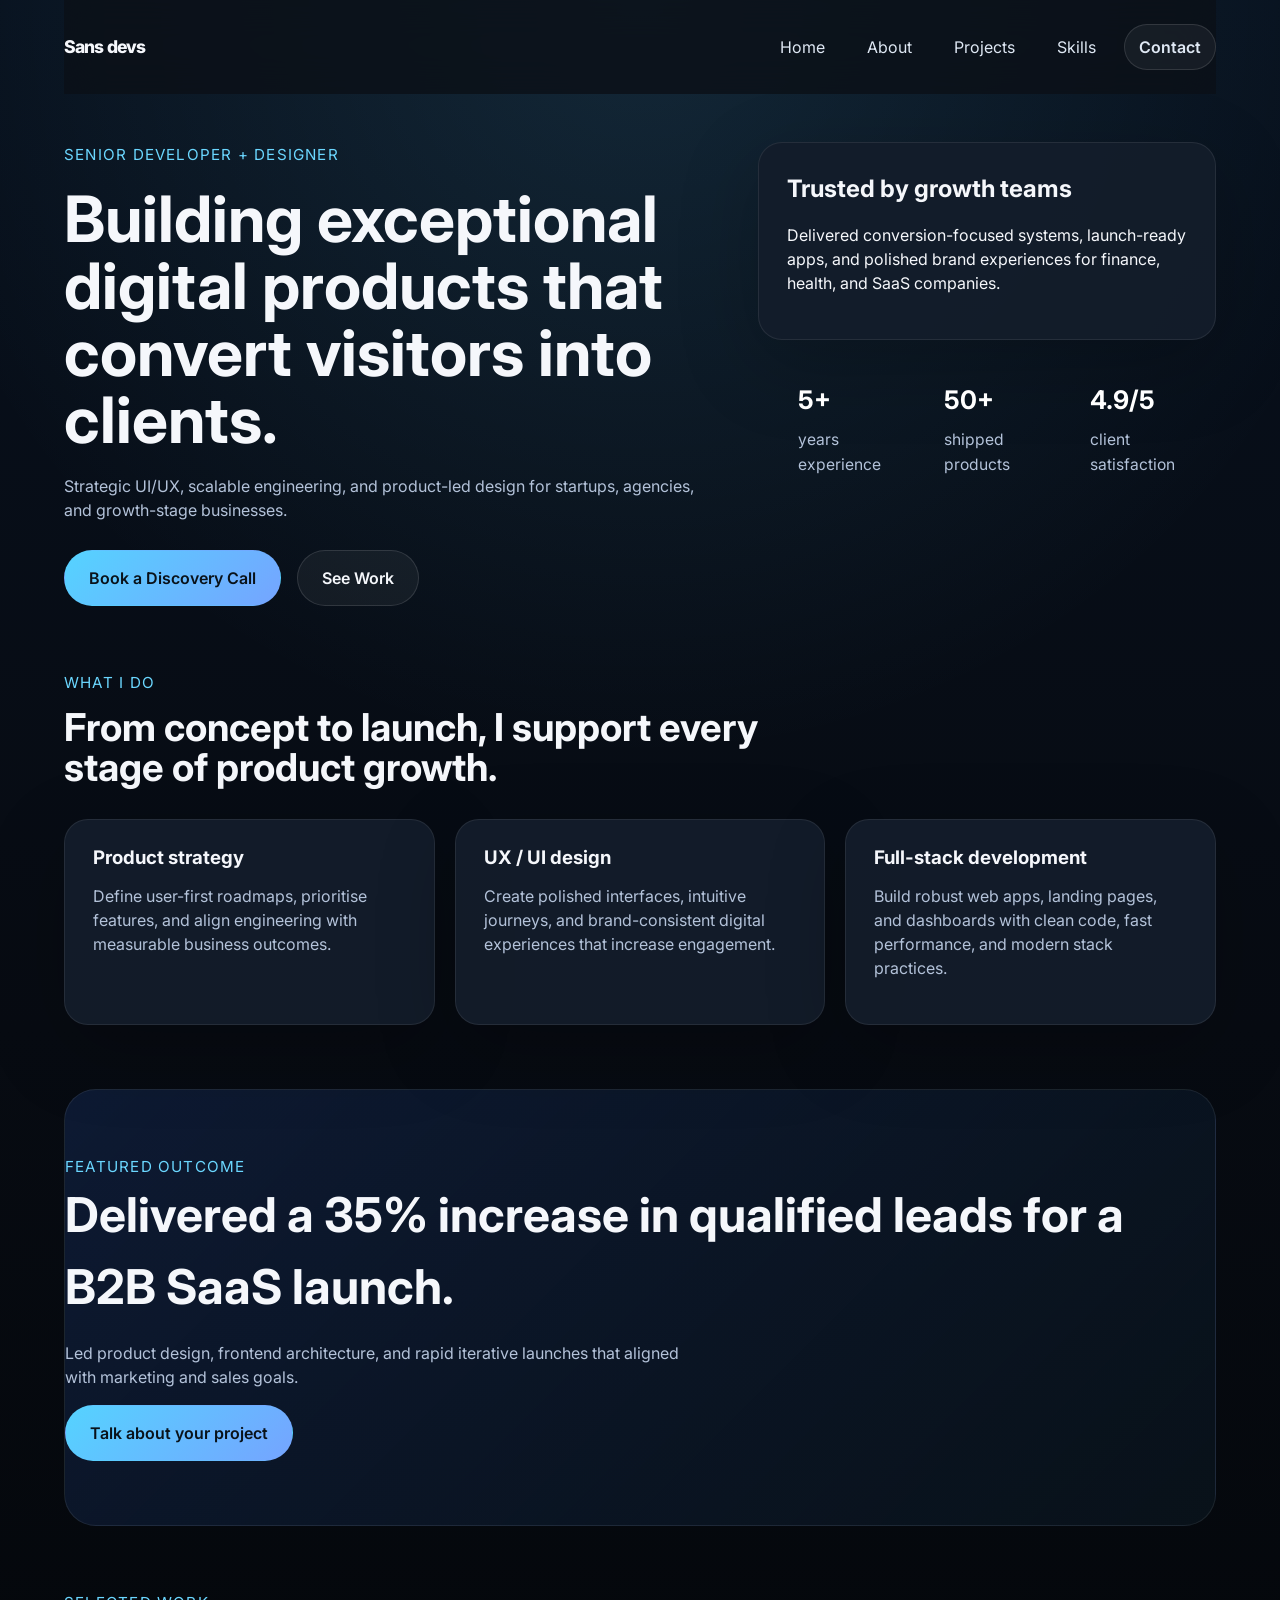
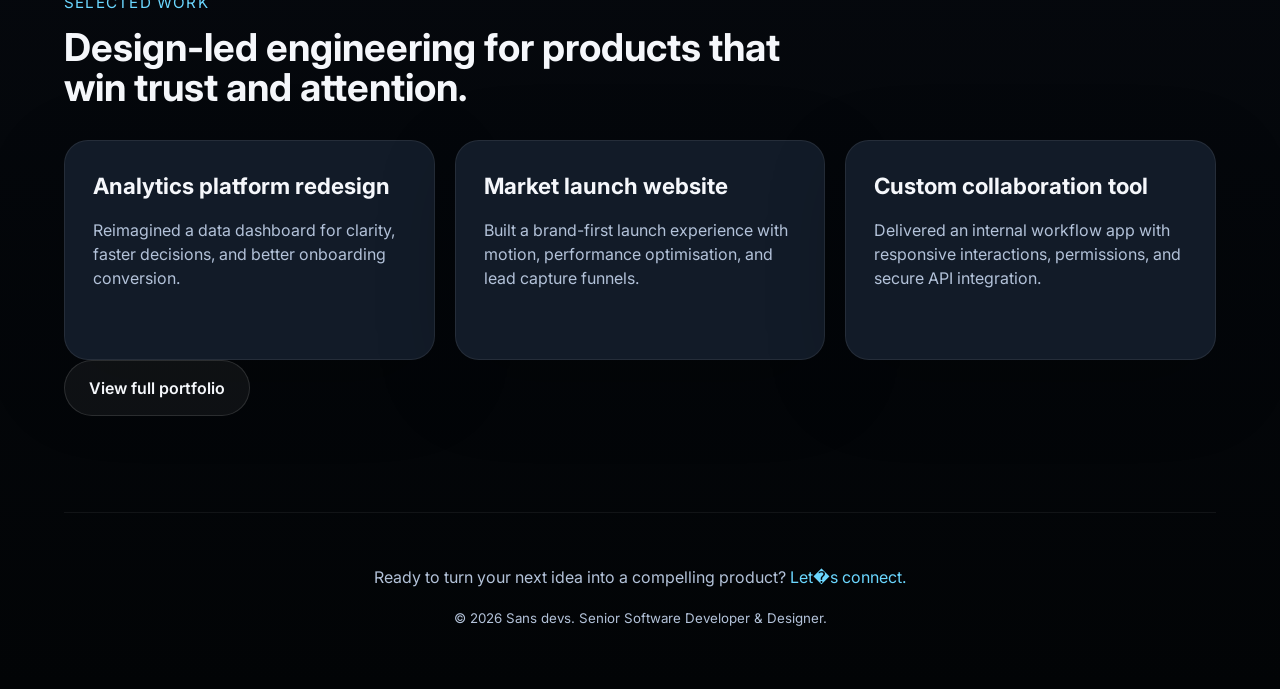
==== index.html @ 4b140a2c "portfolio website" ====
﻿<!DOCTYPE html>
<html lang="en">
<head>
  <meta charset="UTF-8" />
  <meta name="viewport" content="width=device-width, initial-scale=1.0" />
  <title>Senior Software Developer & Designer | Portfolio</title>
  <meta name="description" content="High-performance product design and software development for scaling companies. Senior developer/designer focused on launching digital products and converting visitors to clients." />
  <link rel="preconnect" href="https://fonts.googleapis.com" />
  <link rel="preconnect" href="https://fonts.gstatic.com" crossorigin />
  <link href="https://fonts.googleapis.com/css2?family=Inter:wght@400;500;600;700;800&display=swap" rel="stylesheet" />
  <link rel="stylesheet" href="css/main.css" />
</head>
<body>
  <div class="site-shell">
    <header class="site-header">
      <a class="brand" href="index.html">Sans devs</a>
      <button class="nav-toggle" aria-label="Toggle navigation">Menu</button>
      <nav class="site-nav">
        <a href="index.html">Home</a>
        <a href="about.html">About</a>
        <a href="projects.html">Projects</a>
        <a href="skills.html">Skills</a>
        <a href="contact.html" class="button button-secondary">Contact</a>
      </nav>
    </header>

    <main>
      <section class="hero section-hero">
        <div class="hero-copy">
          <span class="eyebrow">Senior Developer + Designer</span>
          <h1>Building exceptional digital products that convert visitors into clients.</h1>
          <p>Strategic UI/UX, scalable engineering, and product-led design for startups, agencies, and growth-stage businesses.</p>
          <div class="hero-actions">
            <a class="button button-primary" href="contact.html">Book a Discovery Call</a>
            <a class="button button-secondary" href="projects.html">See Work</a>
          </div>
        </div>
        <div class="hero-panel">
          <div class="panel-card">
            <h2>Trusted by growth teams</h2>
            <p>Delivered conversion-focused systems, launch-ready apps, and polished brand experiences for finance, health, and SaaS companies.</p>
          </div>
          <ul class="metrics-list">
            <li><strong>5+</strong> years experience</li>
            <li><strong>50+</strong> shipped products</li>
            <li><strong>4.9/5</strong> client satisfaction</li>
          </ul>
        </div>
      </section>

      <section class="section services" id="services">
        <div class="section-heading">
          <span class="eyebrow">What I do</span>
          <h2>From concept to launch, I support every stage of product growth.</h2>
        </div>
        <div class="grid grid-3">
          <article class="service-card">
            <h3>Product strategy</h3>
            <p>Define user-first roadmaps, prioritise features, and align engineering with measurable business outcomes.</p>
          </article>
          <article class="service-card">
            <h3>UX / UI design</h3>
            <p>Create polished interfaces, intuitive journeys, and brand-consistent digital experiences that increase engagement.</p>
          </article>
          <article class="service-card">
            <h3>Full-stack development</h3>
            <p>Build robust web apps, landing pages, and dashboards with clean code, fast performance, and modern stack practices.</p>
          </article>
        </div>
      </section>

      <section class="section highlight">
        <div class="highlight-copy">
          <span class="eyebrow">Featured outcome</span>
          <h2>Delivered a 35% increase in qualified leads for a B2B SaaS launch.</h2>
          <p>Led product design, frontend architecture, and rapid iterative launches that aligned with marketing and sales goals.</p>
          <a class="button button-primary" href="contact.html">Talk about your project</a>
        </div>
      </section>

      <section class="section projects-preview">
        <div class="section-heading">
          <span class="eyebrow">Selected work</span>
          <h2>Design-led engineering for products that win trust and attention.</h2>
        </div>
        <div class="grid grid-3">
          <article class="project-card">
            <h3>Analytics platform redesign</h3>
            <p>Reimagined a data dashboard for clarity, faster decisions, and better onboarding conversion.</p>
          </article>
          <article class="project-card">
            <h3>Market launch website</h3>
            <p>Built a brand-first launch experience with motion, performance optimisation, and lead capture funnels.</p>
          </article>
          <article class="project-card">
            <h3>Custom collaboration tool</h3>
            <p>Delivered an internal workflow app with responsive interactions, permissions, and secure API integration.</p>
          </article>
        </div>
        <a class="button button-secondary" href="projects.html">View full portfolio</a>
      </section>
    </main>

    <footer class="site-footer">
      <p>Ready to turn your next idea into a compelling product? <a href="contact.html">Let�s connect.</a></p>
      <small>&copy; 2026 Sans devs. Senior Software Developer & Designer.</small>
    </footer>
  </div>
  <script src="js/script.js"></script>
</body>
</html>
---- css/main.css ----
* {
  box-sizing: border-box;
}

html {
  scroll-behavior: smooth;
}

body {
  margin: 0;
  min-height: 100vh;
  background: radial-gradient(circle at top, rgba(107, 215, 255, 0.12), transparent 32%), linear-gradient(180deg, #07101d 0%, #070b12 45%, #020406 100%);
}

img,
svg {
  max-width: 100%;
}

a {
  color: inherit;
  text-decoration: none;
}

button,
input,
textarea {
  font: inherit;
}

button {
  cursor: pointer;
}

html {
  font-family: "Inter", system-ui, sans-serif;
  font-size: 16px;
  line-height: 1.5;
  color: #f5f7fb;
  color-scheme: dark;
}

.hero-copy h1,
.page-hero h1,
.section-heading h2,
.project-case h2,
.service-card h3,
.value-card h3,
.skill-card h3 {
  line-height: 1.05;
}

.hero-copy h1,
.page-hero h1 {
  font-size: clamp(2.5rem, 5vw, 4rem);
  margin: 18px 0 20px;
}

.hero-copy p,
.section h2 + p,
.section p,
.project-case p,
.value-card p,
.skill-card p {
  color: #b3c2d9;
  max-width: 64ch;
}

.eyebrow {
  display: inline-flex;
  align-items: center;
  gap: 0.5rem;
  color: #6bd7ff;
  font-size: 0.95rem;
  letter-spacing: 0.08em;
  text-transform: uppercase;
}

.section-heading h2 {
  font-size: clamp(2rem, 3vw, 2.8rem);
  margin: 12px 0 0;
}

.highlight-copy h2 {
  font-size: clamp(2.1rem, 4vw, 3rem);
  margin: 0 0 18px;
}

.project-card h3,
.project-case .case-meta h2 {
  font-size: 1.4rem;
}

.about-stats strong {
  display: block;
  font-size: 2rem;
  margin-bottom: 10px;
}

.skill-list {
  margin-top: 18px;
  color: #6bd7ff;
  font-size: 0.95rem;
}

.site-shell {
  max-width: 1200px;
  margin: 0 auto;
  padding: 0 24px 48px;
}

.site-header {
  display: flex;
  align-items: center;
  justify-content: space-between;
  gap: 16px;
  padding: 24px 0;
  position: sticky;
  top: 0;
  z-index: 20;
  backdrop-filter: blur(18px);
  background: rgba(11, 16, 24, 0.82);
}

.brand {
  font-weight: 800;
  letter-spacing: -0.05em;
  font-size: 1.1rem;
}

.site-nav {
  display: flex;
  flex-wrap: wrap;
  gap: 14px;
  align-items: center;
}

.nav-toggle {
  display: none;
  border: 1px solid rgba(255, 255, 255, 0.08);
  background: rgba(255, 255, 255, 0.04);
  color: #f5f7fb;
  padding: 0.8rem 1rem;
  border-radius: 999px;
}

.site-nav a {
  color: #dfe8f4;
  padding: 10px 14px;
  border-radius: 999px;
  transition: background 180ms ease, color 180ms ease;
}

.site-nav a:hover,
.site-nav a:focus-visible {
  background: rgba(107, 215, 255, 0.13);
  color: #ffffff;
}

@media (max-width: 768px) {
  .nav-toggle {
    display: inline-flex;
  }
  .site-nav {
    position: absolute;
    top: 100%;
    right: 24px;
    background: rgba(11, 16, 24, 0.95);
    border: 1px solid rgba(255, 255, 255, 0.08);
    border-radius: 12px;
    flex-direction: column;
    padding: 16px;
    display: none;
  }
  .site-nav.active {
    display: flex;
  }
}
@media (max-width: 720px) {
  .site-shell {
    padding: 0 18px 36px;
  }
  .site-header {
    flex-wrap: wrap;
    justify-content: space-between;
  }
  .nav-toggle {
    display: inline-flex;
  }
  .site-nav {
    width: 100%;
    display: none;
    flex-direction: column;
    padding-top: 16px;
  }
  .site-nav.open {
    display: flex;
  }
  .hero-copy h1,
  .page-hero h1,
  .highlight-copy h2,
  .section-heading h2 {
    font-size: clamp(2rem, 7vw, 2.5rem);
  }
  .button {
    width: 50%;
  }
}
.metrics-list,
.grid-3,
.grid-2,
.project-list,
.contact-grid {
  display: grid;
  gap: 20px;
}

.metrics-list {
  grid-template-columns: repeat(3, minmax(120px, 1fr));
}

.metrics-list li,
.skills-grid li,
.project-case ul {
  list-style: none;
  color: #b3c2d9;
}

.metrics-list li {
  font-size: 0.98rem;
  line-height: 1.6;
}

.metrics-list strong {
  display: block;
  color: #ffffff;
  font-size: 1.6rem;
  margin-bottom: 6px;
}

.grid-3 {
  grid-template-columns: repeat(3, minmax(0, 1fr));
}

.grid-2 {
  grid-template-columns: repeat(2, minmax(0, 1fr));
}

.section-heading {
  max-width: 760px;
  margin-bottom: 32px;
}

.highlight {
  background: linear-gradient(135deg, rgba(57, 120, 255, 0.14), rgba(9, 18, 26, 0.98));
  border: 1px solid rgba(255, 255, 255, 0.08);
  border-radius: 32px;
  padding: 52px;
}

.contact-form-section {
  padding-top: 0;
}

.contact-grid {
  align-items: start;
}

.contact-form {
  display: grid;
  gap: 18px;
}

.contact-form label {
  display: grid;
  gap: 8px;
  color: #d8e2f2;
}

.contact-form input,
.contact-form textarea {
  width: 100%;
  border: 1px solid rgba(255, 255, 255, 0.08);
  border-radius: 18px;
  background: rgba(255, 255, 255, 0.04);
  color: #f5f7fb;
  padding: 14px 16px;
  min-height: 48px;
}

.contact-form textarea {
  resize: vertical;
}

.contact-details {
  display: grid;
  gap: 20px;
  margin-top: 30px;
}

.contact-details strong {
  display: block;
  margin-bottom: 6px;
}

.form-status {
  color: #6bd7ff;
  min-height: 1.25rem;
}

.section {
  padding: 64px 0;
}

.section-hero,
.page-hero {
  display: grid;
  gap: 32px;
  align-items: start;
  padding-top: 48px;
}

.section-hero {
  grid-template-columns: minmax(0, 1.3fr) minmax(320px, 0.9fr);
}

.hero-actions {
  display: flex;
  flex-wrap: wrap;
  gap: 16px;
  margin-top: 28px;
}

.hero-panel {
  display: grid;
  gap: 24px;
}

.about-hero {
  display: grid;
  gap: 24px;
  grid-template-columns: minmax(0, 1.2fr) minmax(240px, 0.8fr);
}

.about-stats {
  display: grid;
  gap: 18px;
}

.about-stats > div {
  text-align: center;
}

.about-stats span {
  display: block;
  color: #b3c2d9;
}

.narrative p {
  margin-top: 12px;
}

.page-hero {
  padding-top: 18px;
}

.card {
  background-color: rgba(19, 29, 43, 0.95);
  border-radius: 12px;
  box-shadow: 0 4px 12px rgba(0, 0, 0, 0.1);
  overflow: hidden;
  transition: transform 180ms ease, box-shadow 180ms ease;
}
.card:hover, .card:focus-within {
  transform: translateY(-4px);
  box-shadow: 0 8px 24px rgba(0, 0, 0, 0.15);
}
.card .card-image {
  width: 100%;
  height: auto;
  display: block;
  object-fit: cover;
  aspect-ratio: 16/9;
}
.card .card-content {
  padding: 16px;
}
.card .card-content .card-title {
  font-size: 1.25rem;
  font-weight: 600;
  color: #f5f7fb;
  margin-bottom: 8px;
}
.card .card-content .card-description {
  font-size: 1rem;
  color: #b3c2d9;
  line-height: 1.5;
}

.panel-card,
.service-card,
.project-card,
.value-card,
.skill-card,
.project-case,
.contact-form,
.contact-details > div,
.about-stats > div {
  background: rgba(19, 29, 43, 0.95);
  border: 1px solid rgba(255, 255, 255, 0.08);
  box-shadow: 0 24px 80px rgba(0, 0, 0, 0.22);
  border-radius: 24px;
  padding: 28px;
}

.panel-card h2,
.service-card h3,
.project-card h3,
.value-card h3,
.skill-card h3,
.project-case h2 {
  margin: 0 0 14px;
}

@media (max-width: 900px) {
  .section-hero,
  .about-hero,
  .grid-3,
  .grid-2,
  .contact-grid {
    grid-template-columns: 1fr;
  }
  .hero-panel,
  .panel-card,
  .service-card,
  .project-card,
  .value-card,
  .skill-card,
  .project-case,
  .contact-form,
  .contact-details > div {
    border-radius: 20px;
  }
}
.project-card,
.project-case,
.value-card,
.skill-card {
  min-height: 220px;
}

.project-case ul {
  margin: 16px 0 0;
  padding-left: 20px;
}

.project-case ul li {
  margin-bottom: 10px;
}

.project-case .case-meta span {
  display: block;
  color: #6bd7ff;
  font-size: 0.92rem;
  margin-bottom: 10px;
}

.button {
  display: inline-flex;
  align-items: center;
  justify-content: center;
  border: 1px solid transparent;
  border-radius: 999px;
  padding: 0.95rem 1.5rem;
  font-weight: 600;
  transition: transform 160ms ease, background 180ms ease, border-color 180ms ease;
}

.button:hover,
.button:focus-visible {
  transform: translateY(-1px);
}

.button-primary {
  background: linear-gradient(135deg, #55d3ff 0%, #75a4ff 100%);
  color: #09121a;
}

.button-secondary {
  background: rgba(255, 255, 255, 0.05);
  border-color: rgba(255, 255, 255, 0.12);
  color: #f5f7fb;
}

.button-secondary:hover,
.button-secondary:focus-visible {
  background: rgba(255, 255, 255, 0.1);
  border-color: rgba(255, 255, 255, 0.2);
}

.footer {
  text-align: center;
  padding: 24px 0;
  color: #b3c2d9;
  font-size: 0.875rem;
}

.site-footer {
  margin-top: 32px;
  padding: 36px 0 12px;
  text-align: center;
  color: #b3c2d9;
  border-top: 1px solid rgba(255, 255, 255, 0.06);
}

.site-footer a {
  color: #6bd7ff;
}

.site-footer a:hover,
.site-footer a:focus-visible {
  text-decoration: underline;
}

/*# sourceMappingURL=main.css.map */
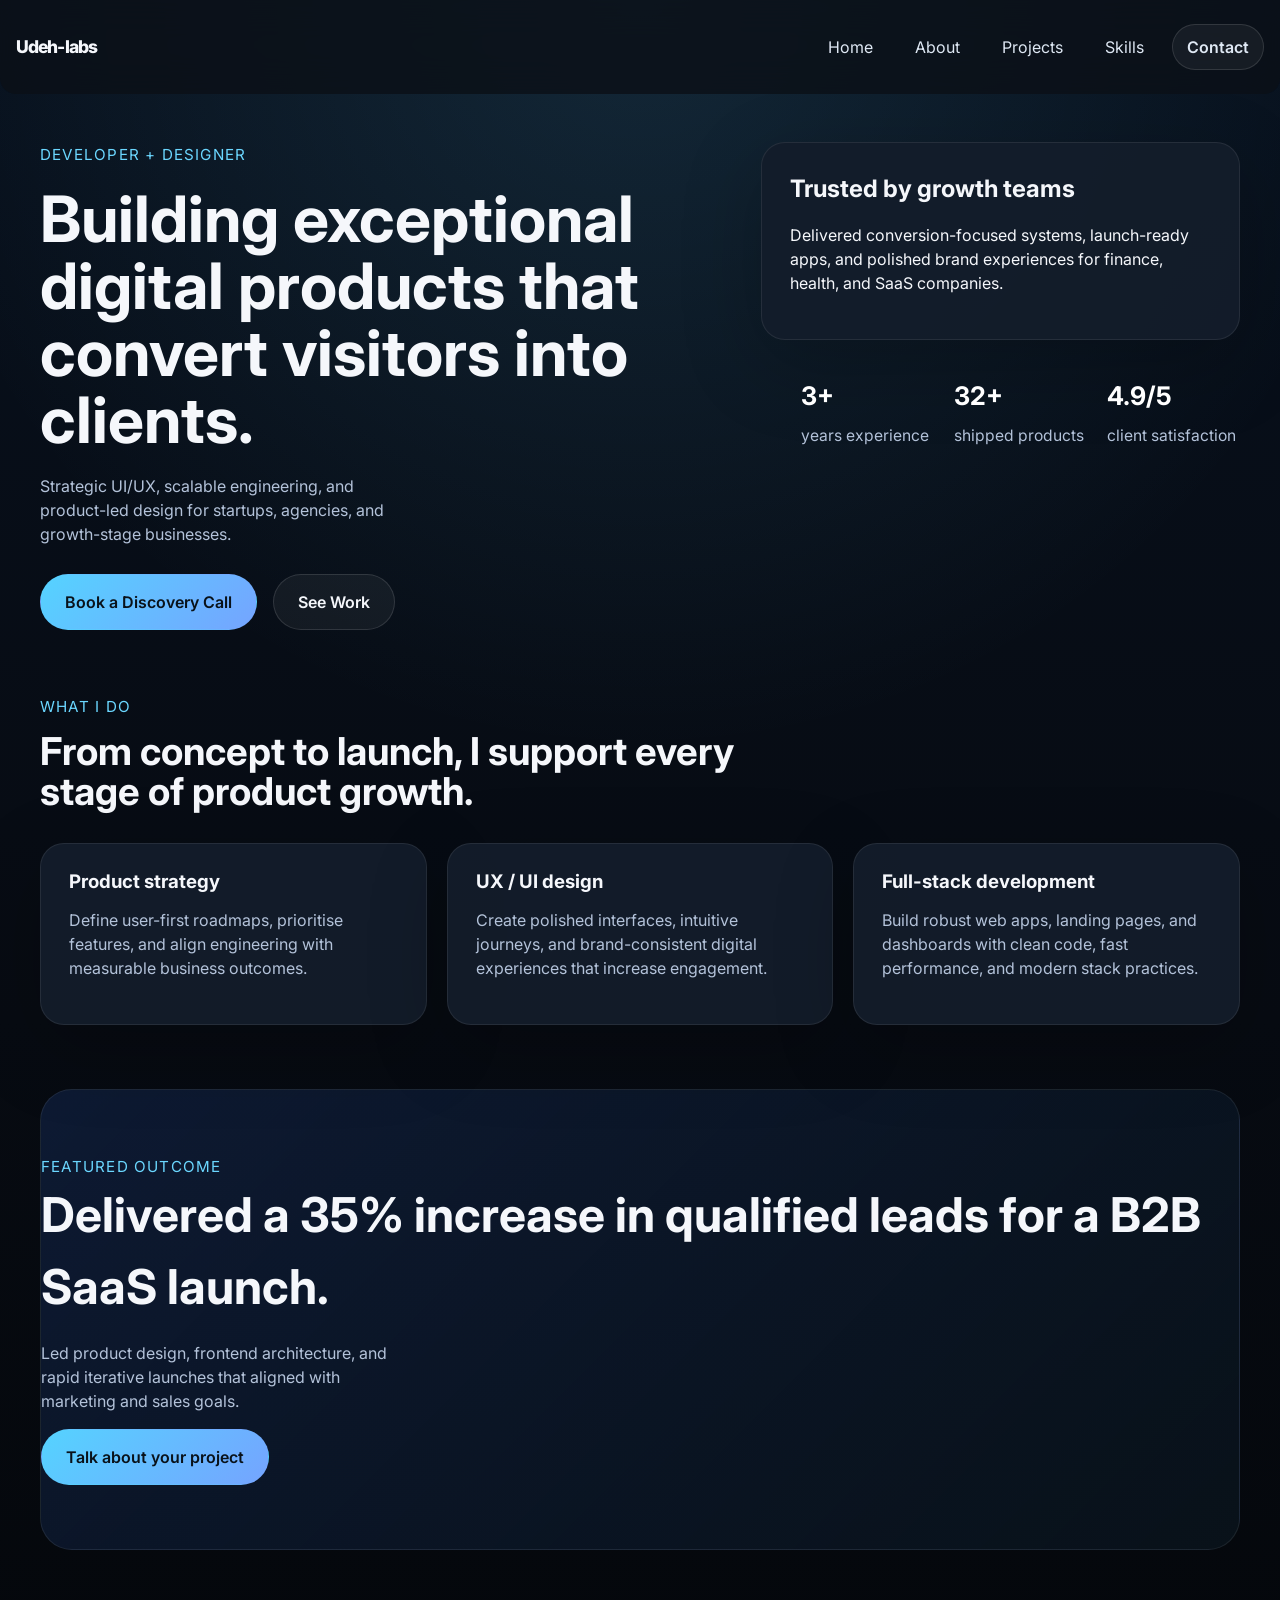
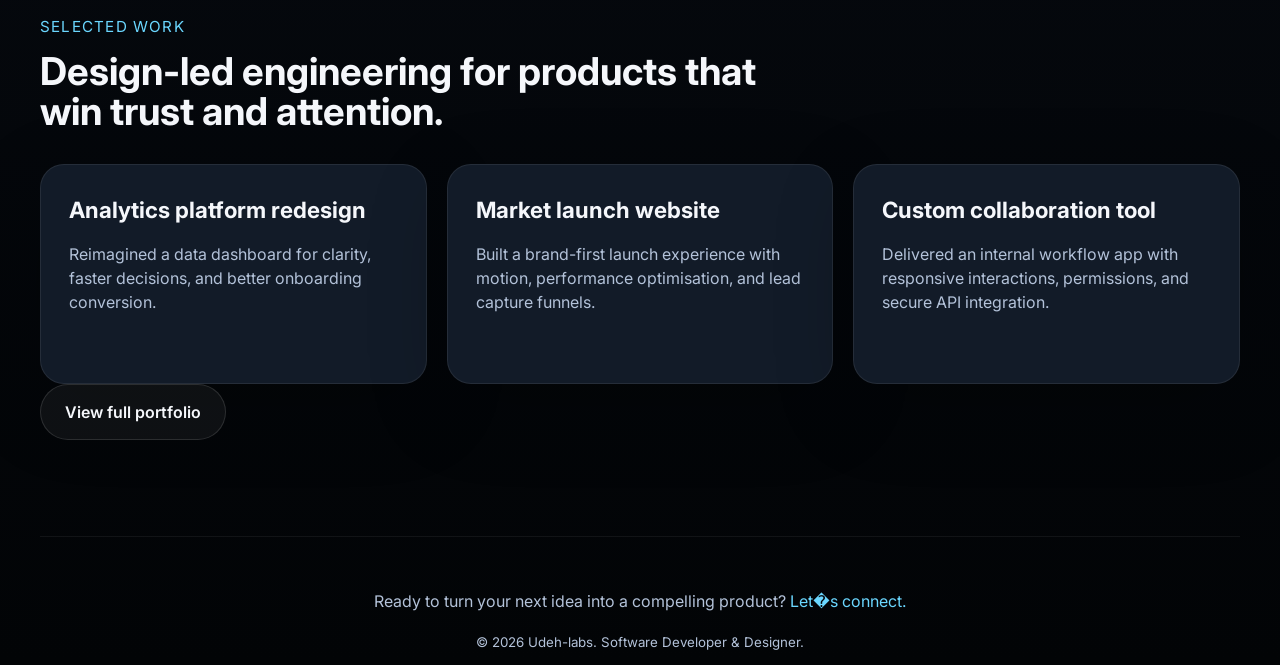
==== commit 6d88bc81: "Update portfolio content and styling" ====
--- a/index.html
+++ b/index.html
@@ -11,9 +11,9 @@
   <link rel="stylesheet" href="css/main.css" />
 </head>
 <body>
-  <div class="site-shell">
+  
     <header class="site-header">
-      <a class="brand" href="index.html">Sans devs</a>
+      <a class="brand" href="index.html">Udeh-labs</a>
       <button class="nav-toggle" aria-label="Toggle navigation">Menu</button>
       <nav class="site-nav">
         <a href="index.html">Home</a>
@@ -23,11 +23,11 @@
         <a href="contact.html" class="button button-secondary">Contact</a>
       </nav>
     </header>
-
+<div class="site-shell">
     <main>
       <section class="hero section-hero">
         <div class="hero-copy">
-          <span class="eyebrow">Senior Developer + Designer</span>
+          <span class="eyebrow">Developer + Designer</span>
           <h1>Building exceptional digital products that convert visitors into clients.</h1>
           <p>Strategic UI/UX, scalable engineering, and product-led design for startups, agencies, and growth-stage businesses.</p>
           <div class="hero-actions">
@@ -41,8 +41,8 @@
             <p>Delivered conversion-focused systems, launch-ready apps, and polished brand experiences for finance, health, and SaaS companies.</p>
           </div>
           <ul class="metrics-list">
-            <li><strong>5+</strong> years experience</li>
-            <li><strong>50+</strong> shipped products</li>
+            <li><strong>3+</strong> years experience</li>
+            <li><strong>32+</strong> shipped products</li>
             <li><strong>4.9/5</strong> client satisfaction</li>
           </ul>
         </div>
@@ -103,7 +103,7 @@
 
     <footer class="site-footer">
       <p>Ready to turn your next idea into a compelling product? <a href="contact.html">Let�s connect.</a></p>
-      <small>&copy; 2026 Sans devs. Senior Software Developer & Designer.</small>
+      <small>&copy; 2026 Udeh-labs. Software Developer & Designer.</small>
     </footer>
   </div>
   <script src="js/script.js"></script>
--- a/css/main.css
+++ b/css/main.css
@@ -8,7 +8,6 @@
 
 body {
   margin: 0;
-  min-height: 100vh;
   background: radial-gradient(circle at top, rgba(107, 215, 255, 0.12), transparent 32%), linear-gradient(180deg, #07101d 0%, #070b12 45%, #020406 100%);
 }
 
@@ -52,7 +51,7 @@
 
 .hero-copy h1,
 .page-hero h1 {
-  font-size: clamp(2.5rem, 5vw, 4rem);
+  font-size: clamp(2.1rem, 5vw, 4rem);
   margin: 18px 0 20px;
 }
 
@@ -63,7 +62,7 @@
 .value-card p,
 .skill-card p {
   color: #b3c2d9;
-  max-width: 64ch;
+  max-width: 35ch;
 }
 
 .eyebrow {
@@ -106,7 +105,6 @@
 .site-shell {
   max-width: 1200px;
   margin: 0 auto;
-  padding: 0 24px 48px;
 }
 
 .site-header {
@@ -114,10 +112,12 @@
   align-items: center;
   justify-content: space-between;
   gap: 16px;
-  padding: 24px 0;
+  border-bottom-left-radius: 16px;
+  border-bottom-right-radius: 16px;
+  padding: 24px 16px;
+  top: 0;
   position: sticky;
-  top: 0;
-  z-index: 20;
+  z-index: 999999;
   backdrop-filter: blur(18px);
   background: rgba(11, 16, 24, 0.82);
 }
@@ -203,7 +203,7 @@
     font-size: clamp(2rem, 7vw, 2.5rem);
   }
   .button {
-    width: 50%;
+    width: 100%;
   }
 }
 .metrics-list,
@@ -315,13 +315,14 @@
 .section-hero,
 .page-hero {
   display: grid;
-  gap: 32px;
+  gap: 30px;
   align-items: start;
   padding-top: 48px;
 }
 
 .section-hero {
-  grid-template-columns: minmax(0, 1.3fr) minmax(320px, 0.9fr);
+  margin-left: 0;
+  grid-template-columns: minmax(0, 1.3fr) minmax(310px, 0.9fr);
 }
 
 .hero-actions {
@@ -333,7 +334,7 @@
 
 .hero-panel {
   display: grid;
-  gap: 24px;
+  gap: 20px;
 }
 
 .about-hero {
